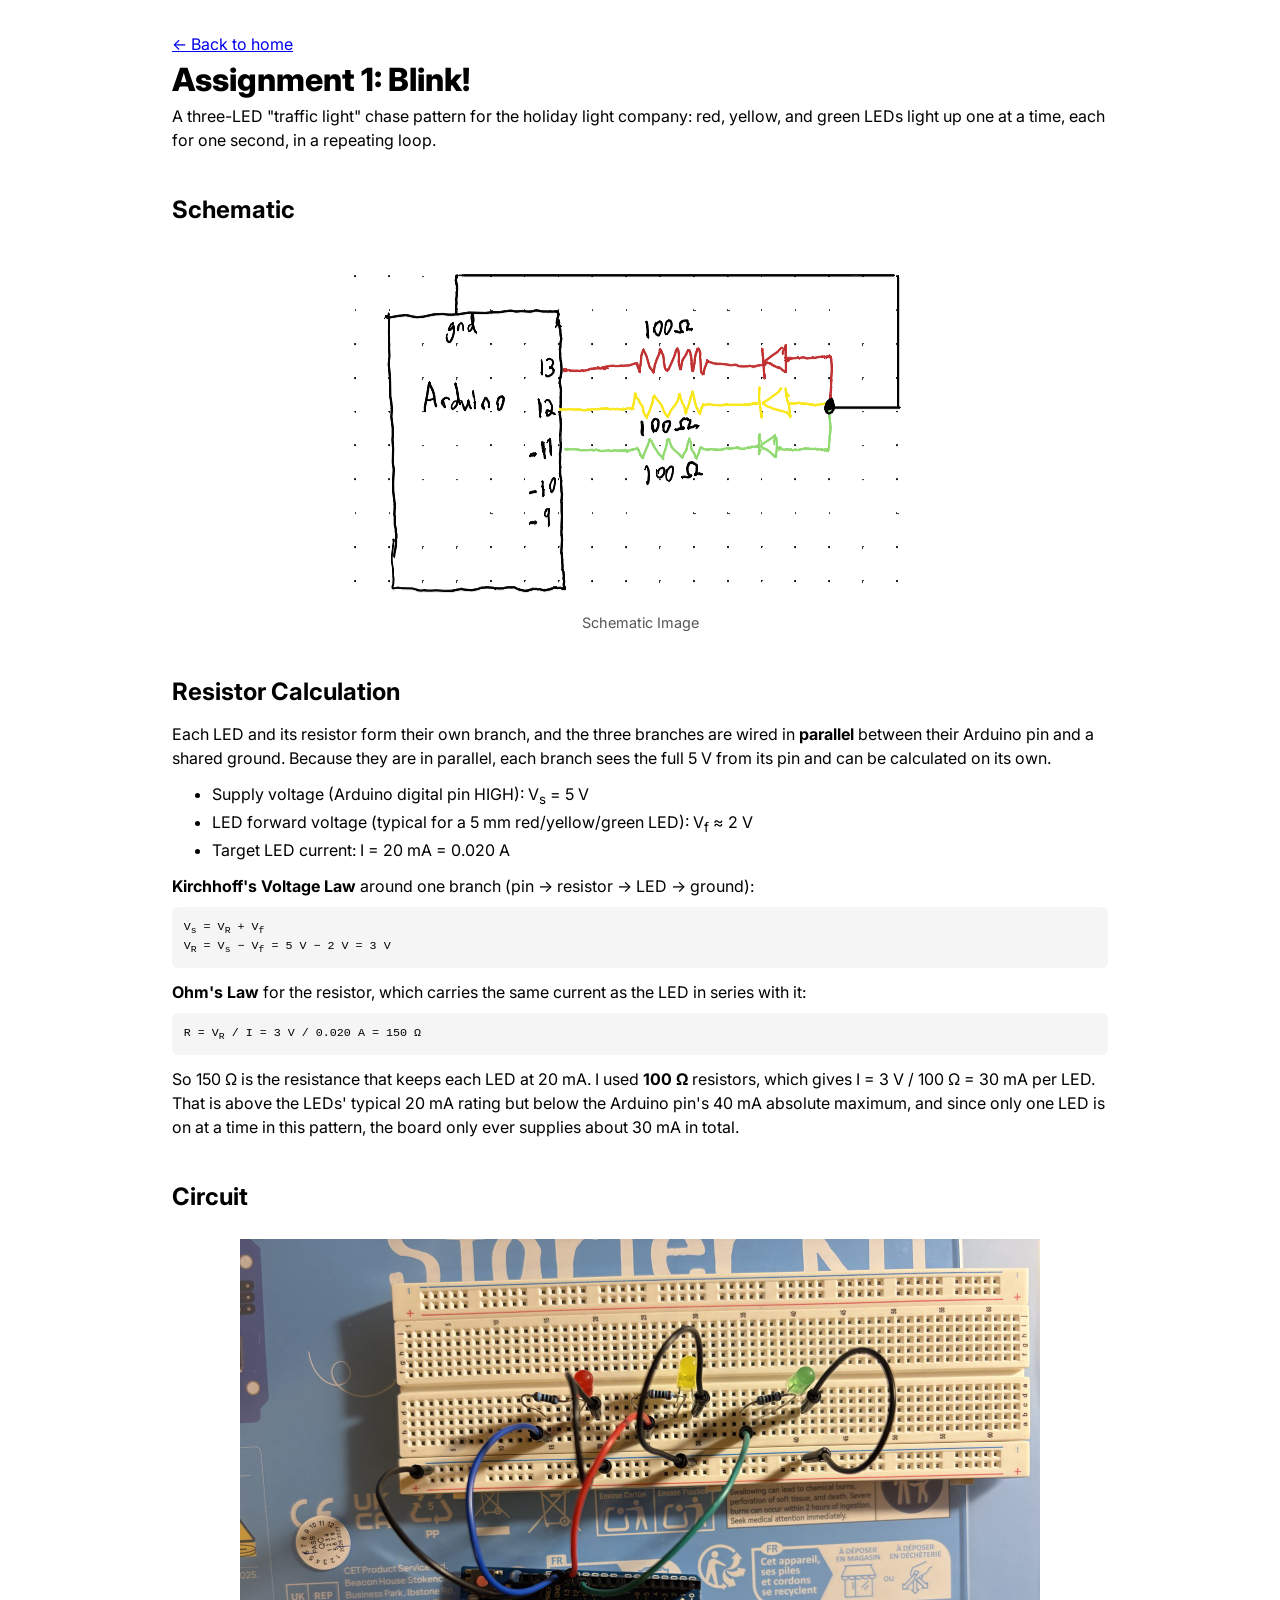
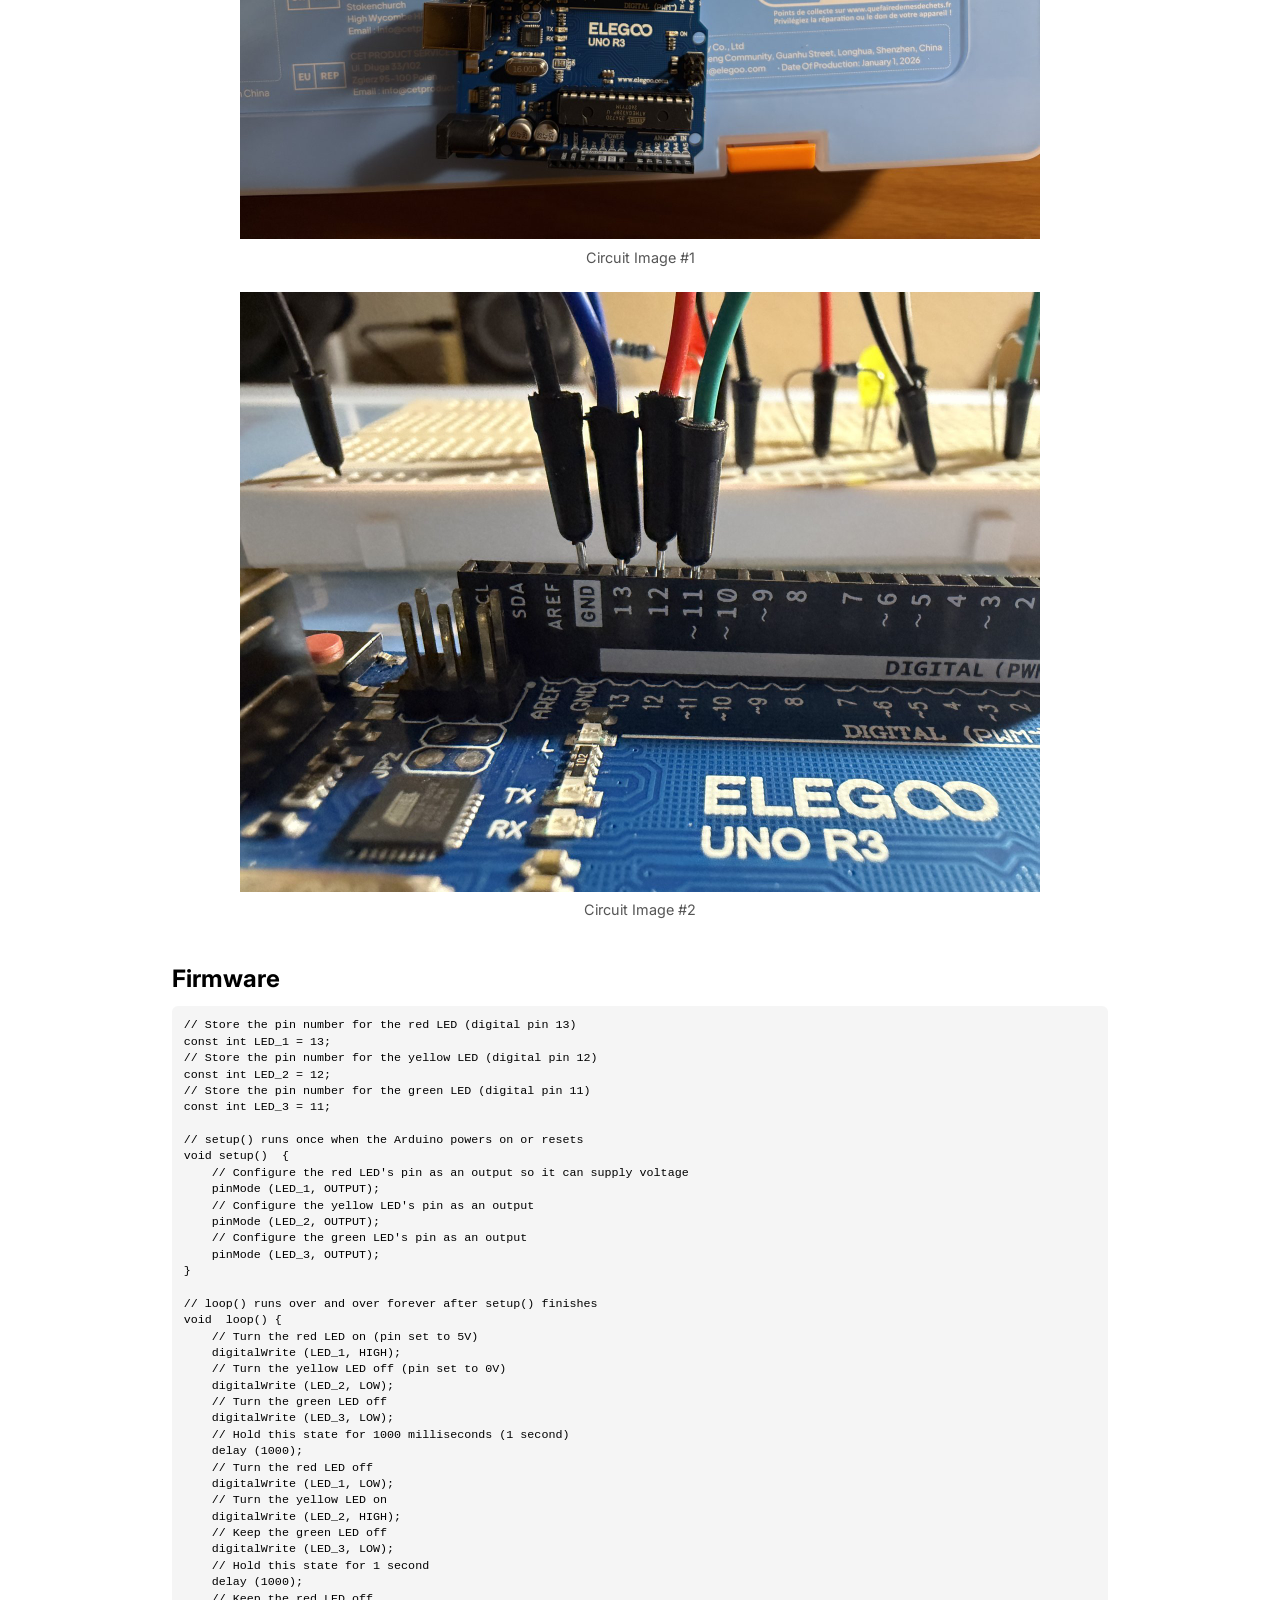
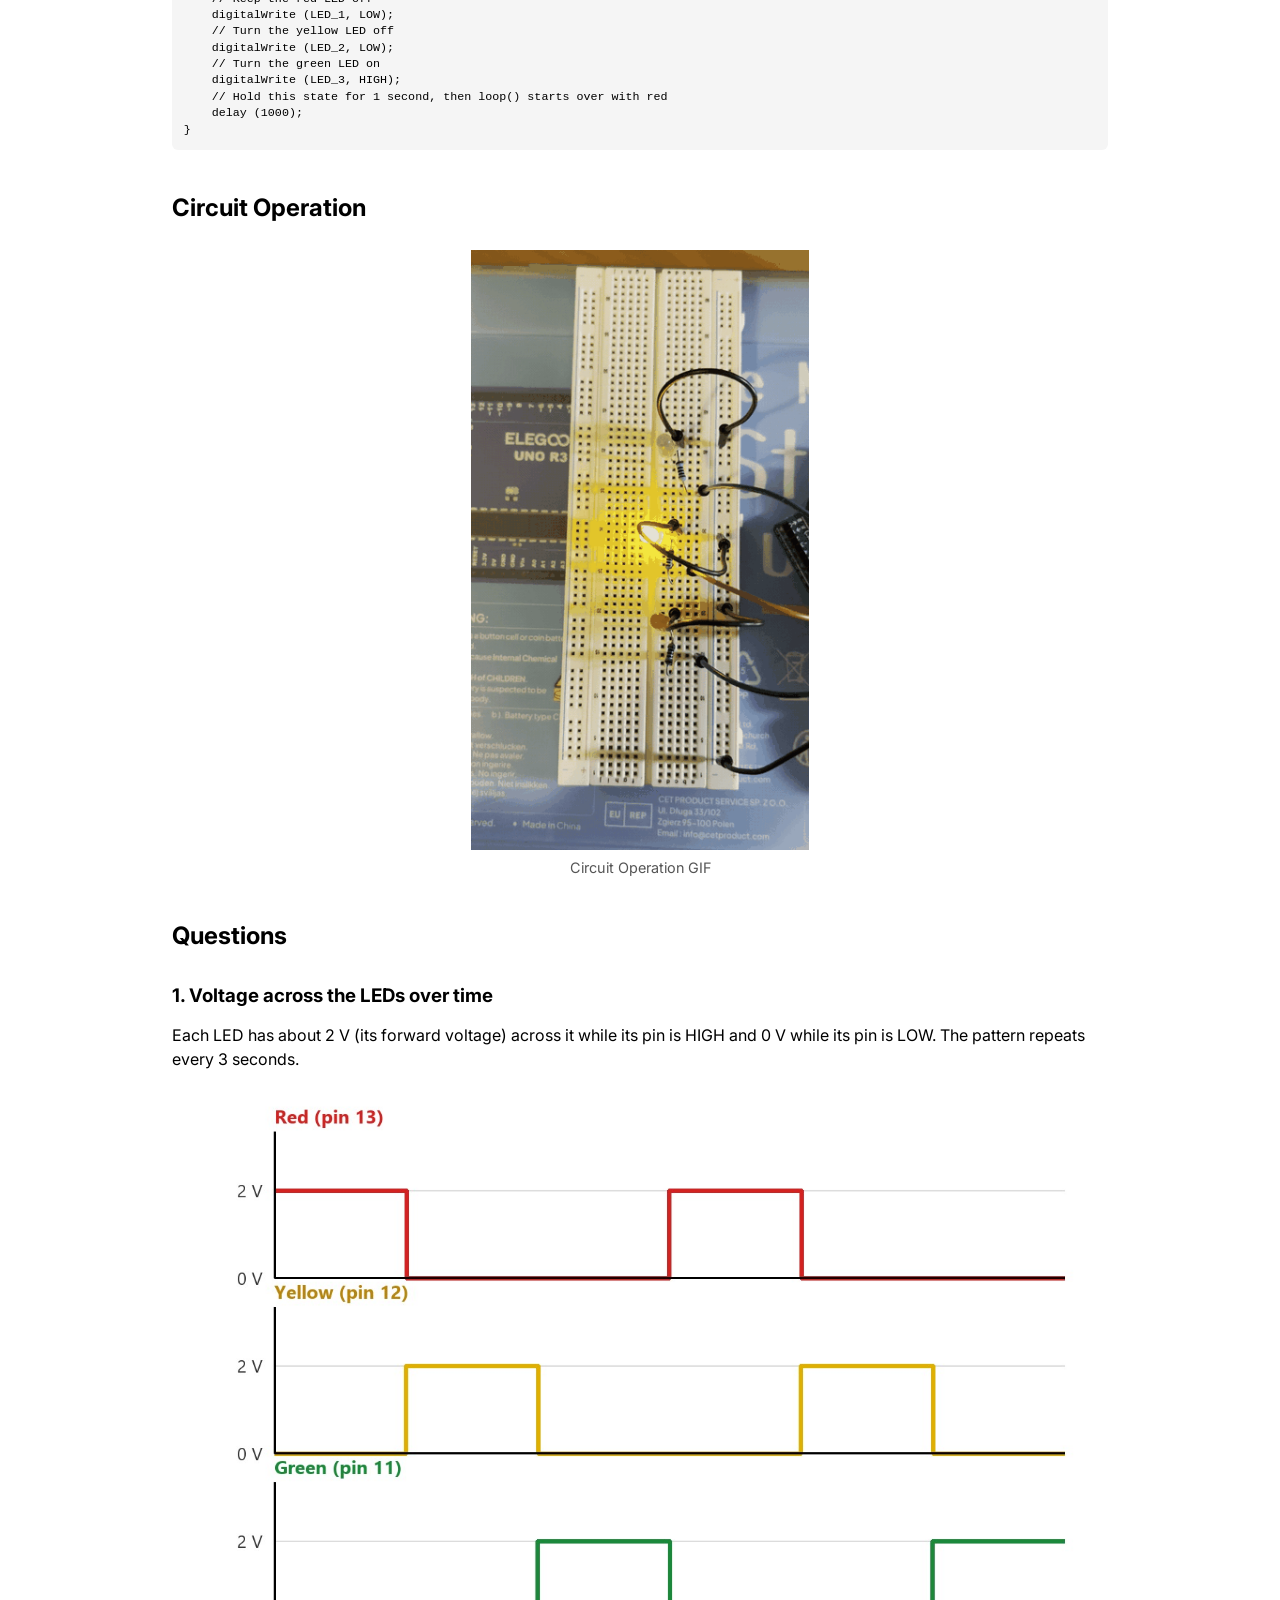
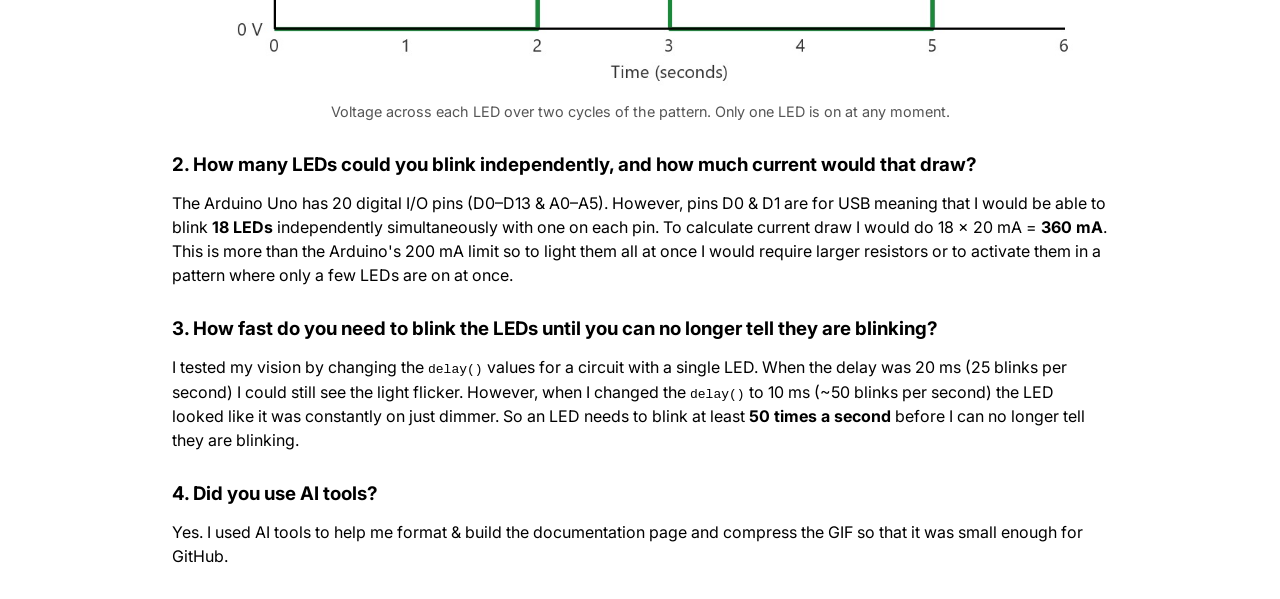
==== docs/a1.html @ e21d5019 "Add A1 Blink documentation page Document schematic, circuit photos, commented firmware, operation GI" ====
<!DOCTYPE html>
<html>
  <head>
    <meta charset="utf-8" />
    <meta name="viewport" content="width=device-width, maximum-scale=1.0" />

    <title>Anay Gokarn's HCDE 439 Assignment 1: Blink!</title>

    <link href="style.css" rel="stylesheet" type="text/css" />
  </head>
  <body>
    <p><a href="index.html">&larr; Back to home</a></p>
    <h1>Assignment 1: Blink!</h1>
    <p>
      A three-LED "traffic light" chase pattern for the holiday light company: red, yellow, and green
      LEDs light up one at a time, each for one second, in a repeating loop.
    </p>

    <section>
      <h2>Schematic</h2>
      <figure>
        <img src="a1-images/schematic.png" alt="Hand-drawn schematic of three LEDs with 100 ohm resistors connected to Arduino pins 13, 12, and 11" />
        <figcaption>Schematic Image</figcaption>
      </figure>
    </section>

    <section>
      <h2>Resistor Calculation</h2>
      <p>
        Each LED and its resistor form their own branch, and the three branches are wired in
        <strong>parallel</strong> between their Arduino pin and a shared ground. Because they are in
        parallel, each branch sees the full 5&nbsp;V from its pin and can be calculated on its own.
      </p>
      <ul>
        <li>Supply voltage (Arduino digital pin HIGH): V<sub>s</sub> = 5&nbsp;V</li>
        <li>LED forward voltage (typical for a 5&nbsp;mm red/yellow/green LED): V<sub>f</sub> &asymp; 2&nbsp;V</li>
        <li>Target LED current: I = 20&nbsp;mA = 0.020&nbsp;A</li>
      </ul>
      <p><strong>Kirchhoff's Voltage Law</strong> around one branch (pin &rarr; resistor &rarr; LED &rarr; ground):</p>
      <pre class="math">V<sub>s</sub> = V<sub>R</sub> + V<sub>f</sub>
V<sub>R</sub> = V<sub>s</sub> &minus; V<sub>f</sub> = 5 V &minus; 2 V = 3 V</pre>
      <p><strong>Ohm's Law</strong> for the resistor, which carries the same current as the LED in series with it:</p>
      <pre class="math">R = V<sub>R</sub> / I = 3 V / 0.020 A = 150 &Omega;</pre>
      <p>
        So 150&nbsp;&Omega; is the resistance that keeps each LED at 20&nbsp;mA. I used
        <strong>100&nbsp;&Omega;</strong> resistors, which gives
        I = 3&nbsp;V / 100&nbsp;&Omega; = 30&nbsp;mA per LED. That is above the LEDs' typical
        20&nbsp;mA rating but below the Arduino pin's 40&nbsp;mA absolute maximum, and since only one LED
        is on at a time in this pattern, the board only ever supplies about 30&nbsp;mA in total.
      </p>
    </section>

    <section>
      <h2>Circuit</h2>
      <figure>
        <img src="a1-images/circuit-1.jpeg" alt="Breadboard with red, yellow, and green LEDs, each with a resistor, wired to an Elegoo Uno R3" />
        <figcaption>Circuit Image #1</figcaption>
      </figure>
      <figure>
        <img src="a1-images/circuit-2.jpeg" alt="Close-up of jumper wires plugged into the Arduino's GND, 13, 12, and 11 header pins" />
        <figcaption>Circuit Image #2</figcaption>
      </figure>
    </section>

    <section>
      <h2>Firmware</h2>
<pre class="code"><code>// Store the pin number for the red LED (digital pin 13)
const int LED_1 = 13;
// Store the pin number for the yellow LED (digital pin 12)
const int LED_2 = 12;
// Store the pin number for the green LED (digital pin 11)
const int LED_3 = 11;

// setup() runs once when the Arduino powers on or resets
void setup()  {
    // Configure the red LED's pin as an output so it can supply voltage
    pinMode (LED_1, OUTPUT);
    // Configure the yellow LED's pin as an output
    pinMode (LED_2, OUTPUT);
    // Configure the green LED's pin as an output
    pinMode (LED_3, OUTPUT);
}

// loop() runs over and over forever after setup() finishes
void  loop() {
    // Turn the red LED on (pin set to 5V)
    digitalWrite (LED_1, HIGH);
    // Turn the yellow LED off (pin set to 0V)
    digitalWrite (LED_2, LOW);
    // Turn the green LED off
    digitalWrite (LED_3, LOW);
    // Hold this state for 1000 milliseconds (1 second)
    delay (1000);
    // Turn the red LED off
    digitalWrite (LED_1, LOW);
    // Turn the yellow LED on
    digitalWrite (LED_2, HIGH);
    // Keep the green LED off
    digitalWrite (LED_3, LOW);
    // Hold this state for 1 second
    delay (1000);
    // Keep the red LED off
    digitalWrite (LED_1, LOW);
    // Turn the yellow LED off
    digitalWrite (LED_2, LOW);
    // Turn the green LED on
    digitalWrite (LED_3, HIGH);
    // Hold this state for 1 second, then loop() starts over with red
    delay (1000);
}</code></pre>
    </section>

    <section>
      <h2>Circuit Operation</h2>
      <figure>
        <img class="gif" src="a1-images/circuit-operation.gif" alt="Animated GIF of the red, yellow, and green LEDs lighting one after another" />
        <figcaption>Circuit Operation GIF</figcaption>
      </figure>
    </section>

    <section>
      <h2>Questions</h2>

      <h3>1. Voltage across the LEDs over time</h3>
      <p>
        Each LED has about 2&nbsp;V (its forward voltage) across it while its pin is HIGH and 0&nbsp;V while
        its pin is LOW. The pattern repeats every 3 seconds.
      </p>
      <figure>
        <img src="a1-images/voltage-graph.jpg" alt="Step graph of voltage across the red, yellow, and green LEDs over six seconds; each LED is at 2 V for one second in turn and 0 V otherwise" />
        <figcaption>Voltage across each LED over two cycles of the pattern. Only one LED is on at any moment.</figcaption>
      </figure>

      <h3>2. How many LEDs could you blink independently, and how much current would that draw?</h3>
      <p>
        The Arduino Uno has 20 digital I/O pins (D0&ndash;D13 &amp; A0&ndash;A5). However, pins D0 &amp; D1
        are for USB meaning that I would be able to blink <strong>18 LEDs</strong> independently
        simultaneously with one on each pin. To calculate current draw I would do
        18 &times; 20&nbsp;mA = <strong>360&nbsp;mA</strong>. This is more than the Arduino's 200&nbsp;mA limit
        so to light them all at once I would require larger resistors or to activate them in a pattern where
        only a few LEDs are on at once.
      </p>

      <h3>3. How fast do you need to blink the LEDs until you can no longer tell they are blinking?</h3>
      <p>
        I tested my vision by changing the <code>delay()</code> values for a circuit with a single LED. When
        the delay was 20&nbsp;ms (25 blinks per second) I could still see the light flicker. However, when I
        changed the <code>delay()</code> to 10&nbsp;ms (~50 blinks per second) the LED looked like it was
        constantly on just dimmer. So an LED needs to blink at least <strong>50 times a second</strong> before
        I can no longer tell they are blinking.
      </p>

      <h3>4. Did you use AI tools?</h3>
      <p>
        Yes. I used AI tools to help me format &amp; build the documentation page and compress the GIF so
        that it was small enough for GitHub.
      </p>
    </section>
  </body>
</html>
---- docs/style.css ----
@import url("https://fonts.googleapis.com/css2?family=Inter:wght@100;200;300;400;500;600;700;800;900&display=swap");

*,
*::before,
*::after {
  box-sizing: border-box;
}

* {
  margin: 0;
}

img,
picture,
video,
canvas,
svg {
  display: block;
  max-width: 100%;
}

body {
  font-family: "Inter", sans-serif;
  line-height: 1.5;
  -webkit-font-smoothing: antialiased;
  max-width: 1000px;
  padding: 2em;
  margin: auto;
}

h1 {
  font-weight: 800;
}

h2 {
  font-weight: 700;
}

.header {
  display: flex;
  gap: 1em;
  margin-top: 1em;
}

.header img {
  width: 50%;
  object-fit: cover;
}

.grid {
  display: grid;
  grid-template-columns: repeat(auto-fit, minmax(250px, 1fr));
  gap: 1em;
  margin-top: 2em;
}

.assignment a {
  color: #000;
  text-decoration: none;
}

.assignment a:hover {
  color: #f06;
}

.assignment img {
  aspect-ratio: 1;
  object-fit: cover;
}

.assignment p {
  margin-top: 0.5em;
}

/* Assignment pages */
section {
  margin-top: 2.5em;
}

h3 {
  margin-top: 1.5em;
}

section p,
section ul {
  margin-top: 0.75em;
}

figure {
  margin: 1.5em 0;
}

figure img,
figure svg {
  max-height: 600px;
  margin: 0 auto;
}


figcaption {
  margin-top: 0.5em;
  text-align: center;
  font-size: 0.9em;
  color: #555;
}

pre {
  margin-top: 0.75em;
  padding: 1em;
  background: #f5f5f5;
  border-radius: 6px;
  overflow-x: auto;
  font-size: 0.9em;
  line-height: 1.4;
}
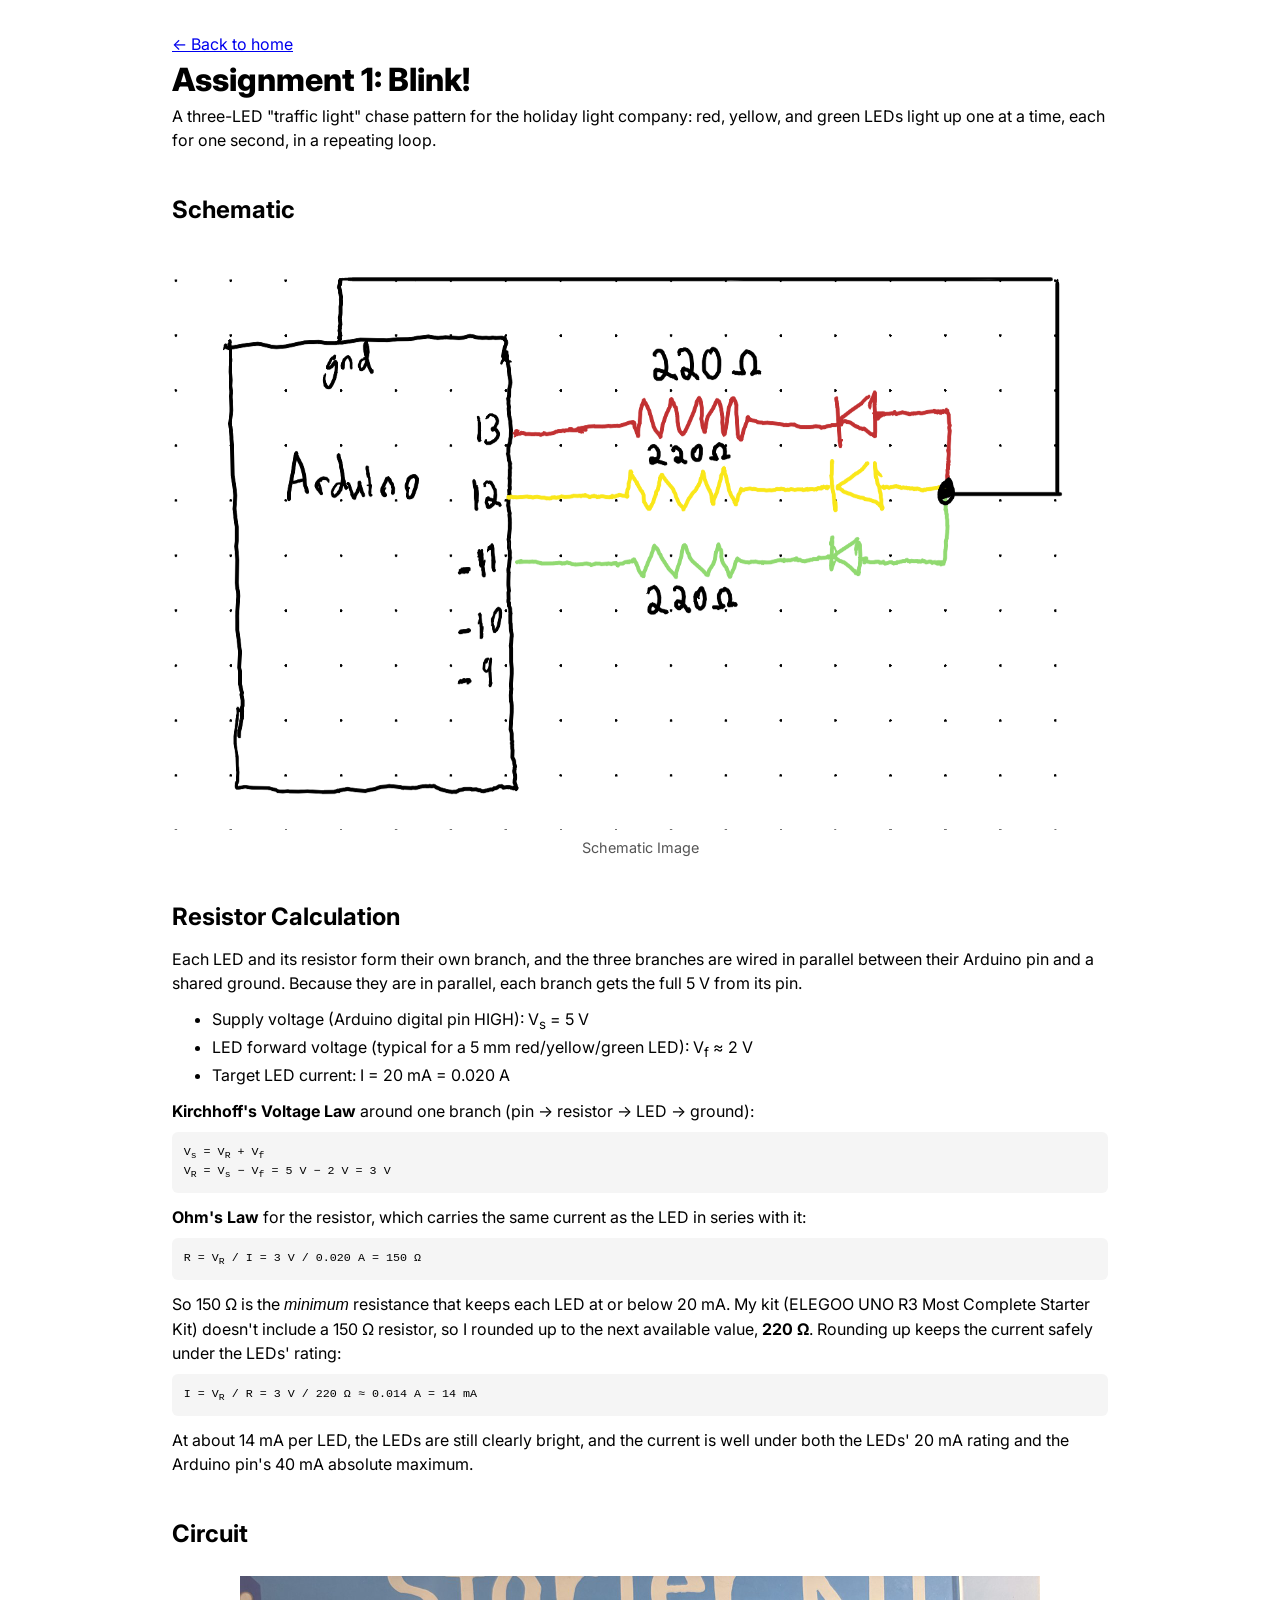
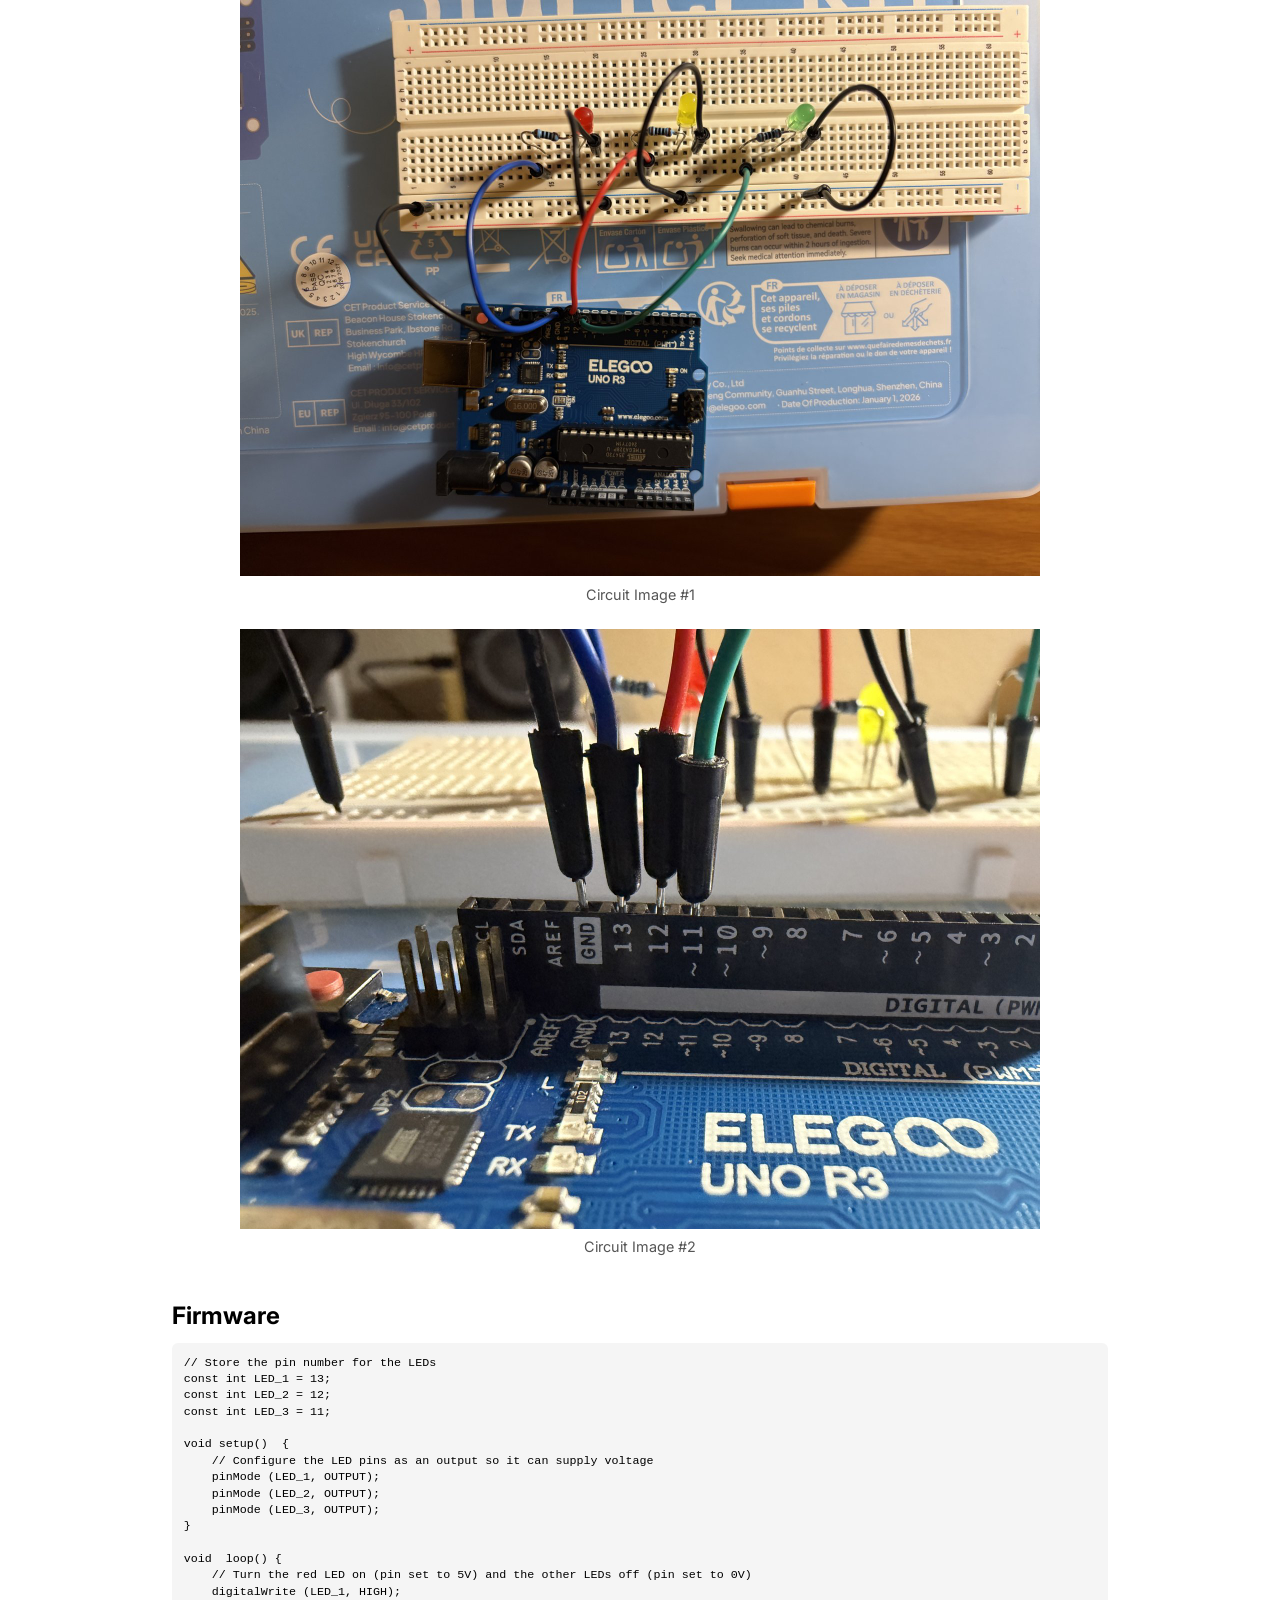
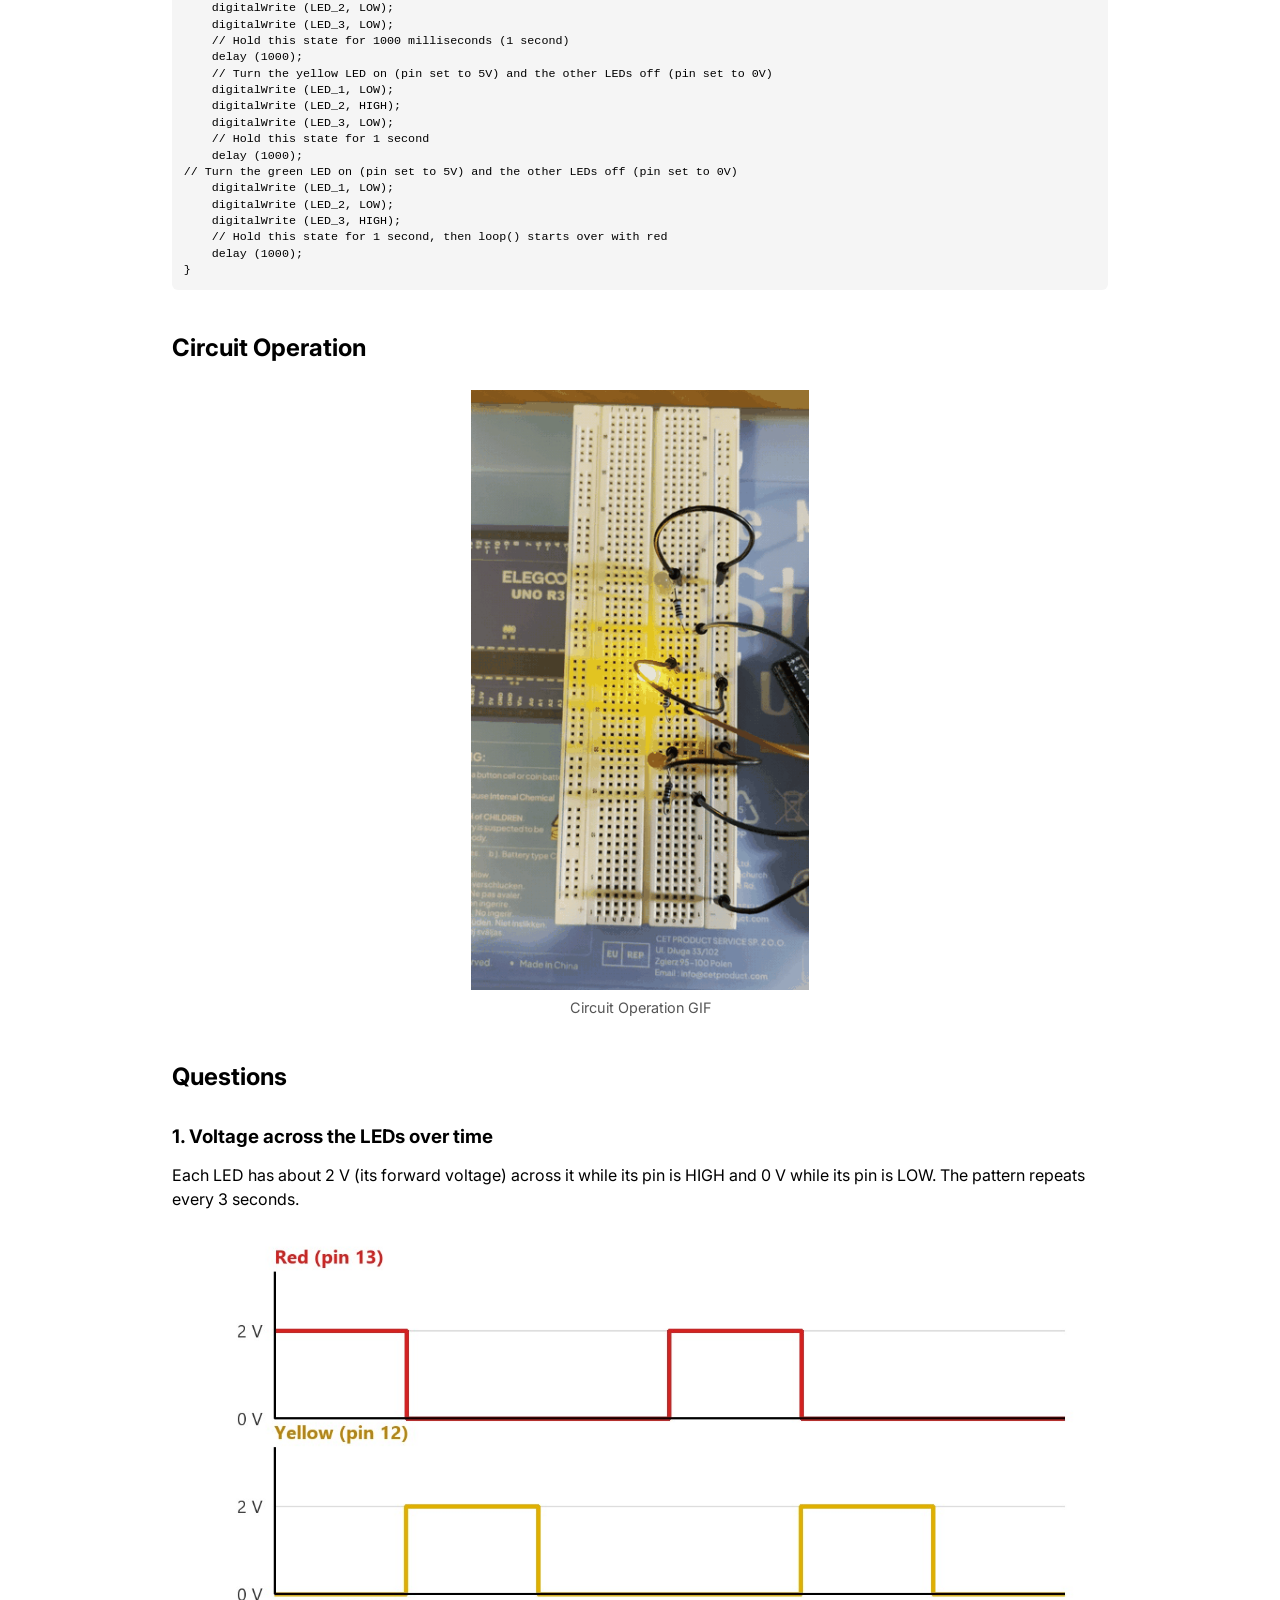
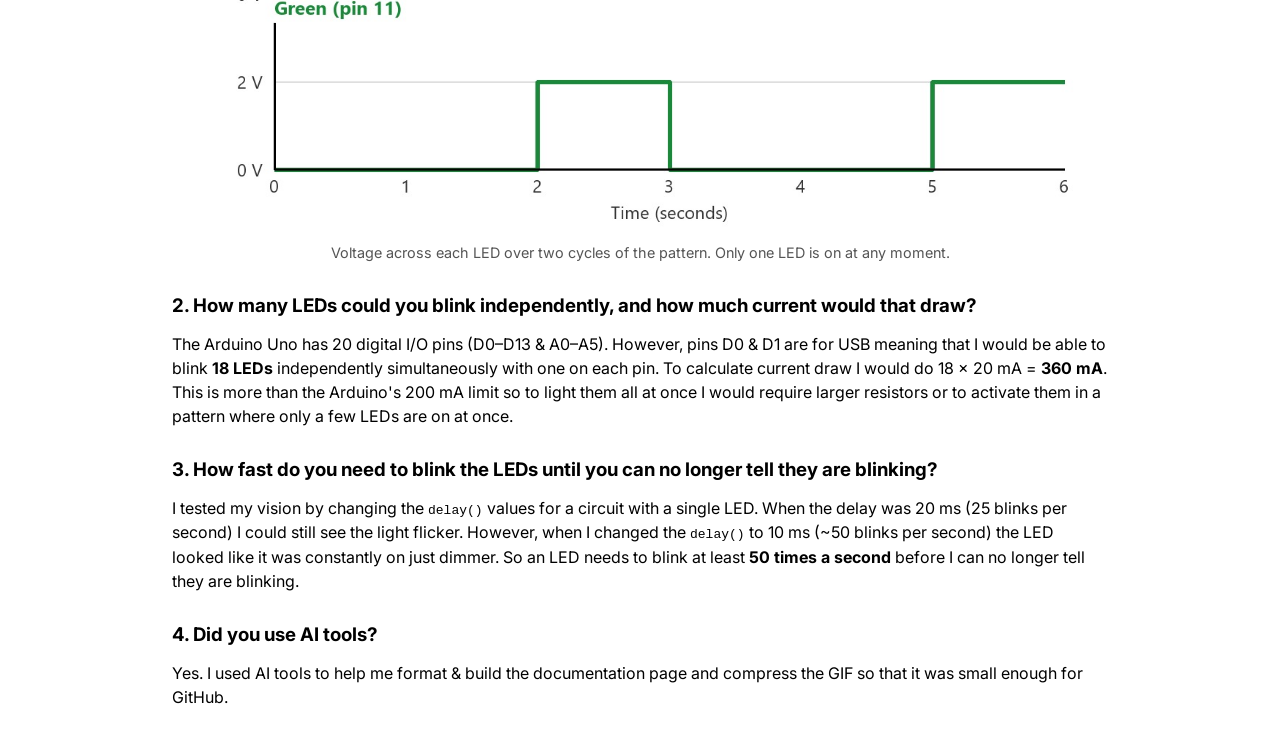
==== commit 46bd7438: "Update A1 to 220 ohm resistors Replace schematic with 220 ohm version and revise resistor calculatio" ====
--- a/docs/a1.html
+++ b/docs/a1.html
@@ -19,7 +19,7 @@
     <section>
       <h2>Schematic</h2>
       <figure>
-        <img src="a1-images/schematic.png" alt="Hand-drawn schematic of three LEDs with 100 ohm resistors connected to Arduino pins 13, 12, and 11" />
+        <img src="a1-images/schematic.png" alt="Hand-drawn schematic of three LEDs with 220 ohm resistors connected to Arduino pins 13, 12, and 11" />
         <figcaption>Schematic Image</figcaption>
       </figure>
     </section>
@@ -28,8 +28,8 @@
       <h2>Resistor Calculation</h2>
       <p>
         Each LED and its resistor form their own branch, and the three branches are wired in
-        <strong>parallel</strong> between their Arduino pin and a shared ground. Because they are in
-        parallel, each branch sees the full 5&nbsp;V from its pin and can be calculated on its own.
+        parallel between their Arduino pin and a shared ground. Because they are in
+        parallel, each branch gets the full 5&nbsp;V from its pin.
       </p>
       <ul>
         <li>Supply voltage (Arduino digital pin HIGH): V<sub>s</sub> = 5&nbsp;V</li>
@@ -42,11 +42,15 @@
       <p><strong>Ohm's Law</strong> for the resistor, which carries the same current as the LED in series with it:</p>
       <pre class="math">R = V<sub>R</sub> / I = 3 V / 0.020 A = 150 &Omega;</pre>
       <p>
-        So 150&nbsp;&Omega; is the resistance that keeps each LED at 20&nbsp;mA. I used
-        <strong>100&nbsp;&Omega;</strong> resistors, which gives
-        I = 3&nbsp;V / 100&nbsp;&Omega; = 30&nbsp;mA per LED. That is above the LEDs' typical
-        20&nbsp;mA rating but below the Arduino pin's 40&nbsp;mA absolute maximum, and since only one LED
-        is on at a time in this pattern, the board only ever supplies about 30&nbsp;mA in total.
+        So 150&nbsp;&Omega; is the <em>minimum</em> resistance that keeps each LED at or below 20&nbsp;mA.
+        My kit (ELEGOO UNO R3 Most Complete Starter Kit) doesn't include a 150&nbsp;&Omega; resistor, so I
+        rounded up to the next available value, <strong>220&nbsp;&Omega;</strong>. Rounding up keeps the
+        current safely under the LEDs' rating:
+      </p>
+      <pre class="math">I = V<sub>R</sub> / R = 3 V / 220 &Omega; &asymp; 0.014 A = 14 mA</pre>
+      <p>
+        At about 14&nbsp;mA per LED, the LEDs are still clearly bright, and the current is well under both
+        the LEDs' 20&nbsp;mA rating and the Arduino pin's 40&nbsp;mA absolute maximum.
       </p>
     </section>
 
@@ -64,46 +68,34 @@
 
     <section>
       <h2>Firmware</h2>
-<pre class="code"><code>// Store the pin number for the red LED (digital pin 13)
+<pre class="code"><code>// Store the pin number for the LEDs
 const int LED_1 = 13;
-// Store the pin number for the yellow LED (digital pin 12)
 const int LED_2 = 12;
-// Store the pin number for the green LED (digital pin 11)
 const int LED_3 = 11;
 
-// setup() runs once when the Arduino powers on or resets
 void setup()  {
-    // Configure the red LED's pin as an output so it can supply voltage
+    // Configure the LED pins as an output so it can supply voltage
     pinMode (LED_1, OUTPUT);
-    // Configure the yellow LED's pin as an output
     pinMode (LED_2, OUTPUT);
-    // Configure the green LED's pin as an output
     pinMode (LED_3, OUTPUT);
 }
 
-// loop() runs over and over forever after setup() finishes
 void  loop() {
-    // Turn the red LED on (pin set to 5V)
+    // Turn the red LED on (pin set to 5V) and the other LEDs off (pin set to 0V)
     digitalWrite (LED_1, HIGH);
-    // Turn the yellow LED off (pin set to 0V)
     digitalWrite (LED_2, LOW);
-    // Turn the green LED off
     digitalWrite (LED_3, LOW);
     // Hold this state for 1000 milliseconds (1 second)
     delay (1000);
-    // Turn the red LED off
+    // Turn the yellow LED on (pin set to 5V) and the other LEDs off (pin set to 0V)
     digitalWrite (LED_1, LOW);
-    // Turn the yellow LED on
     digitalWrite (LED_2, HIGH);
-    // Keep the green LED off
     digitalWrite (LED_3, LOW);
     // Hold this state for 1 second
     delay (1000);
-    // Keep the red LED off
+// Turn the green LED on (pin set to 5V) and the other LEDs off (pin set to 0V)
     digitalWrite (LED_1, LOW);
-    // Turn the yellow LED off
     digitalWrite (LED_2, LOW);
-    // Turn the green LED on
     digitalWrite (LED_3, HIGH);
     // Hold this state for 1 second, then loop() starts over with red
     delay (1000);
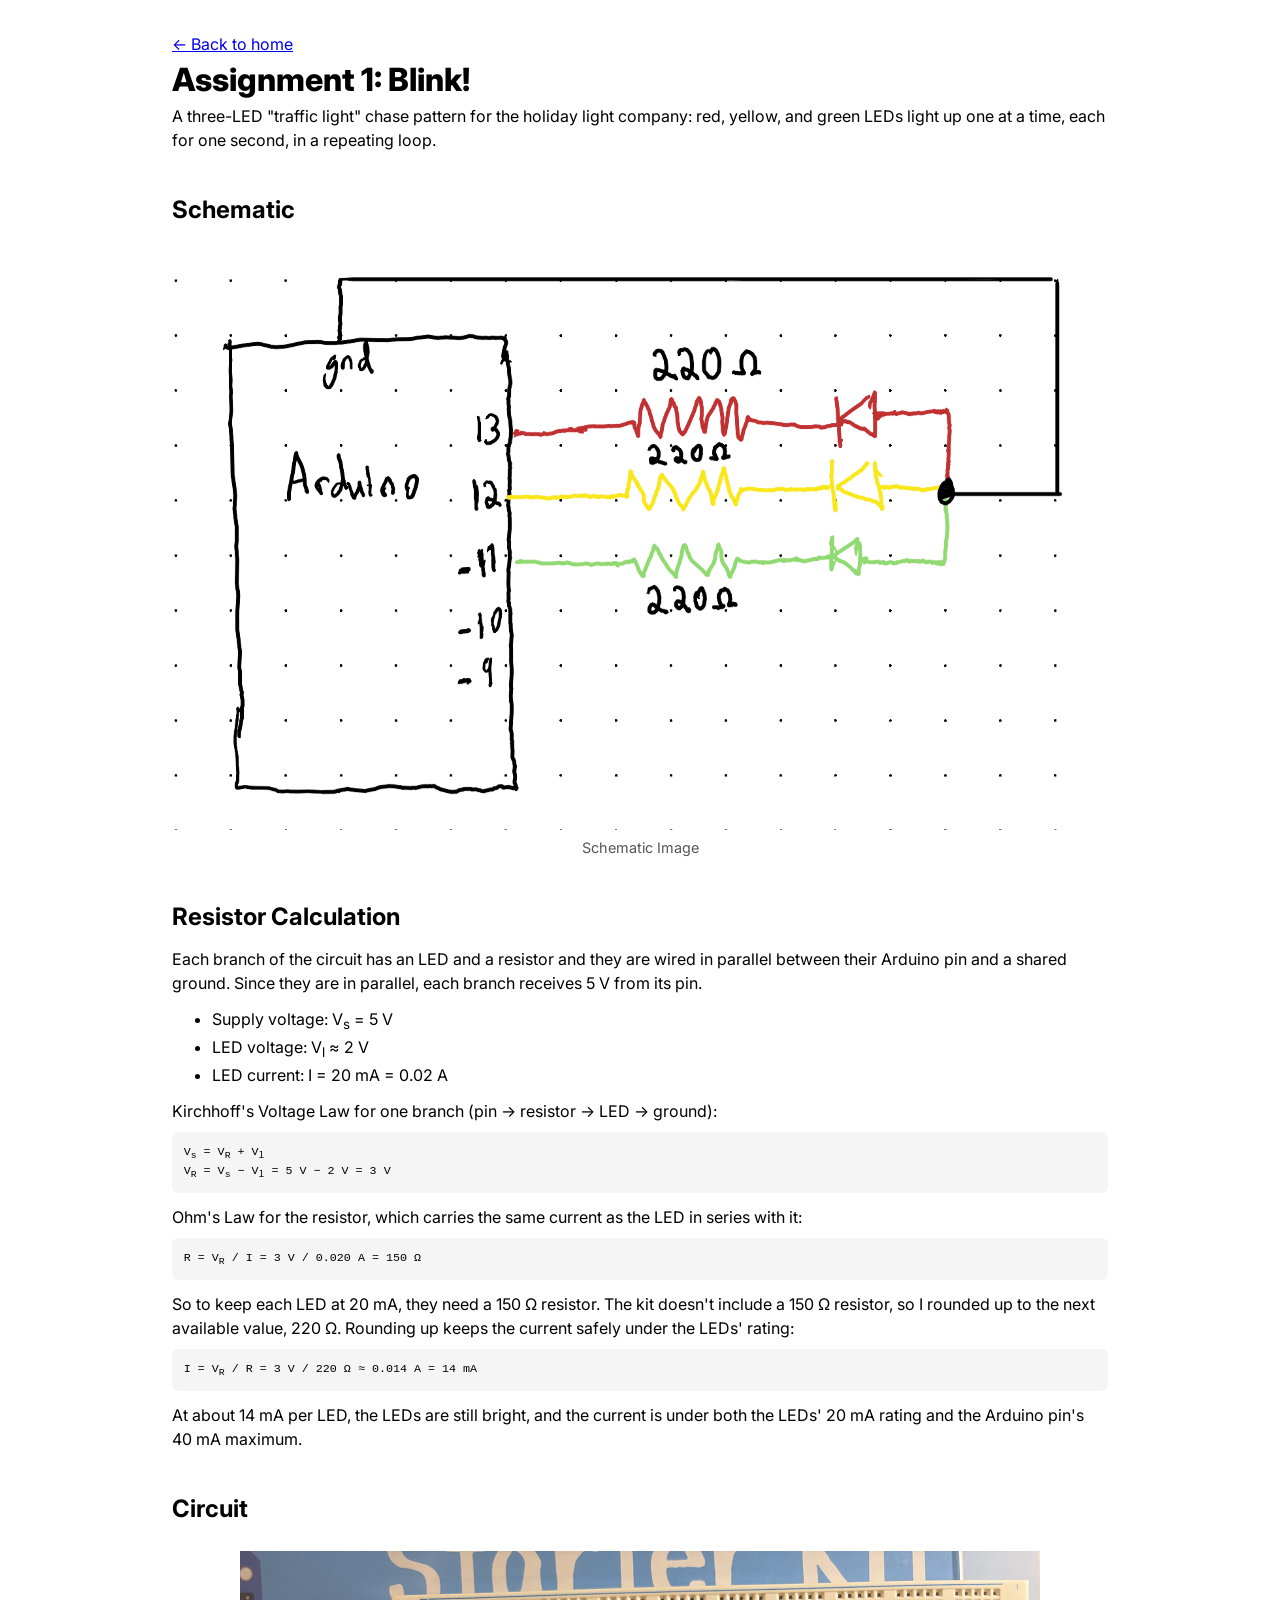
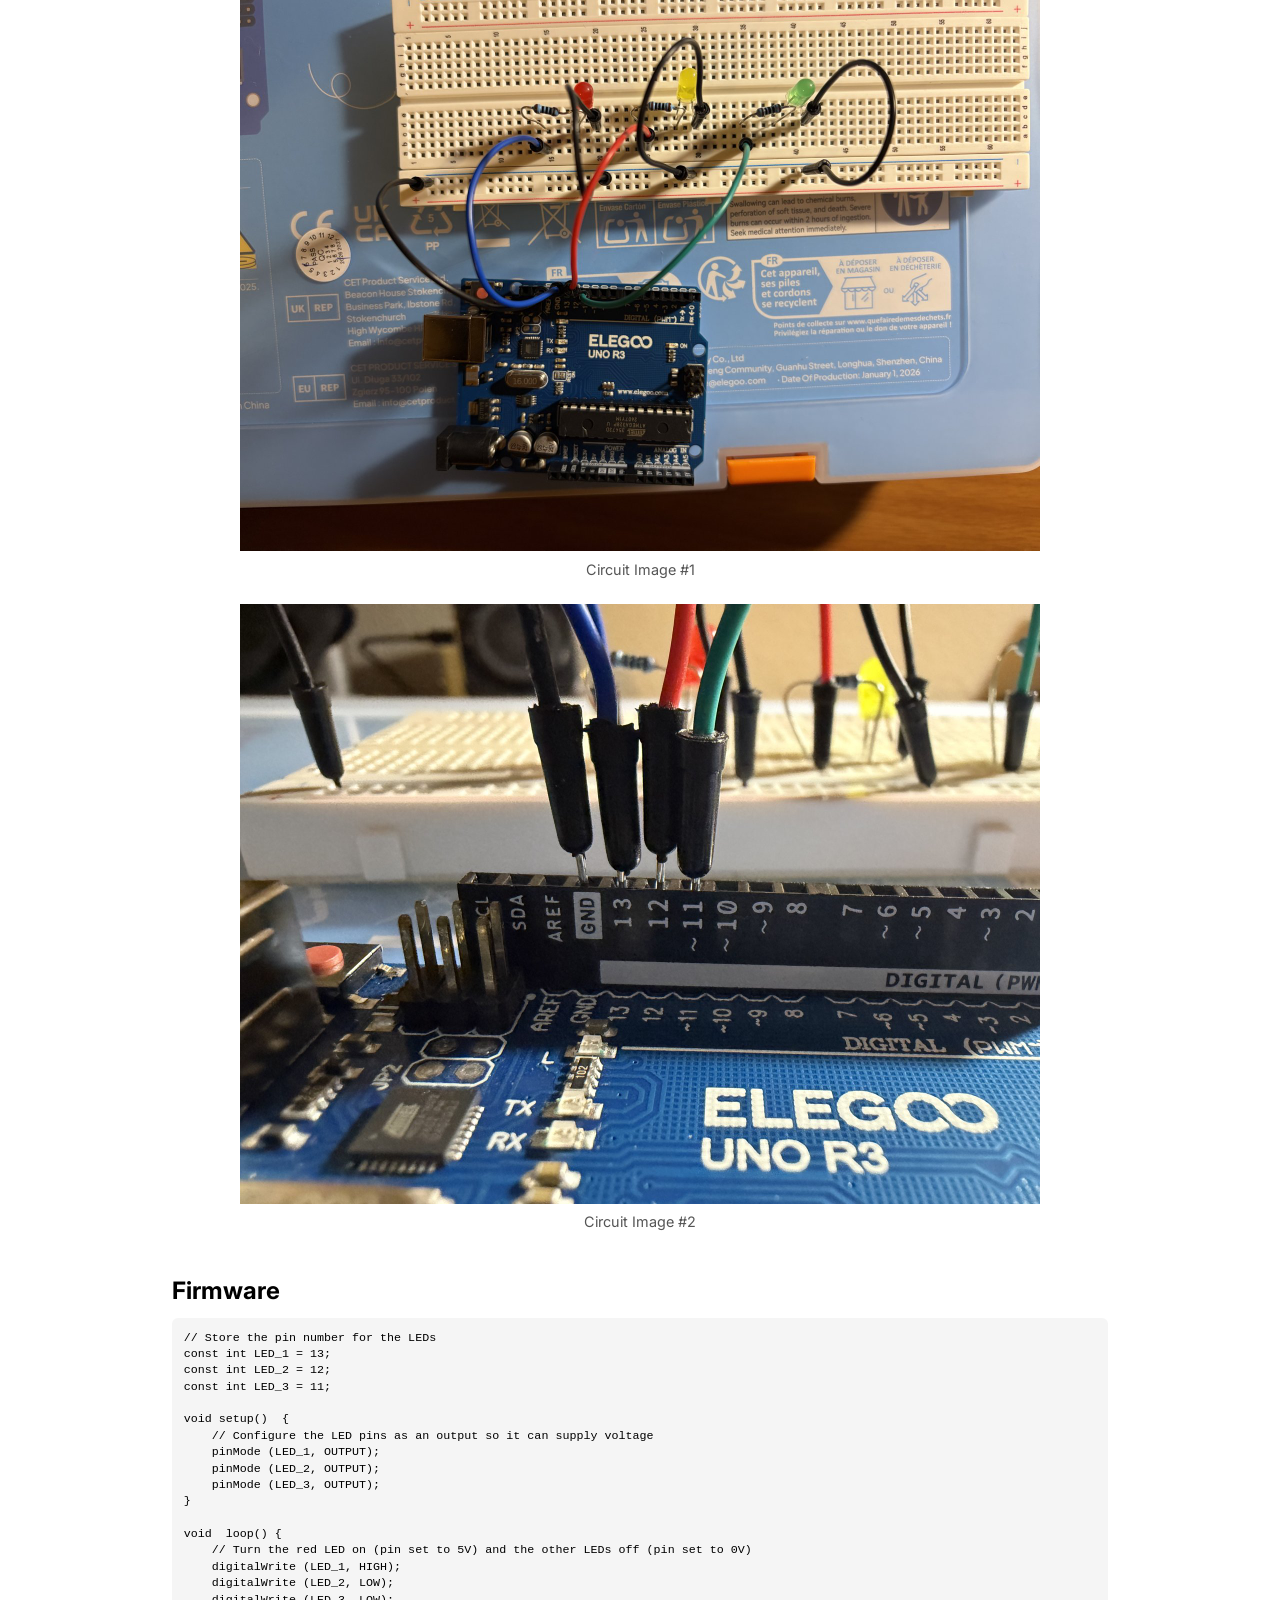
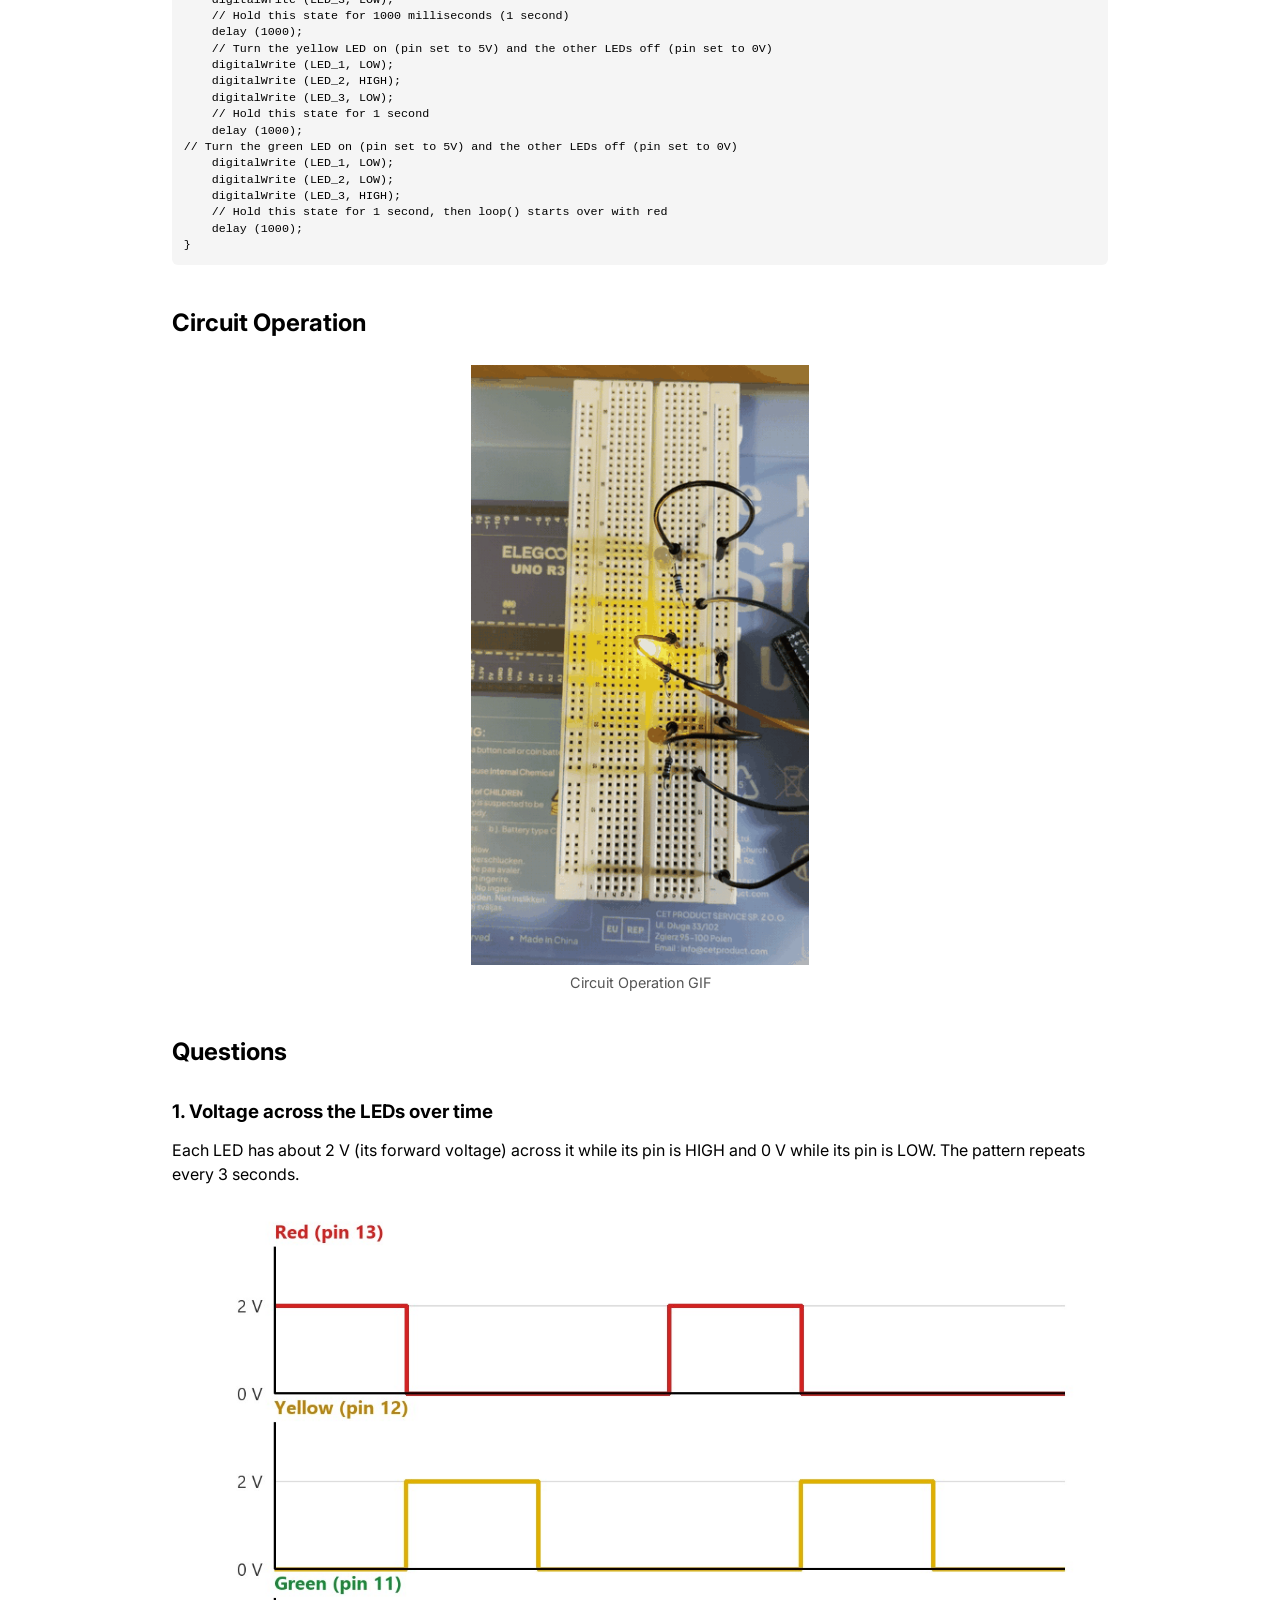
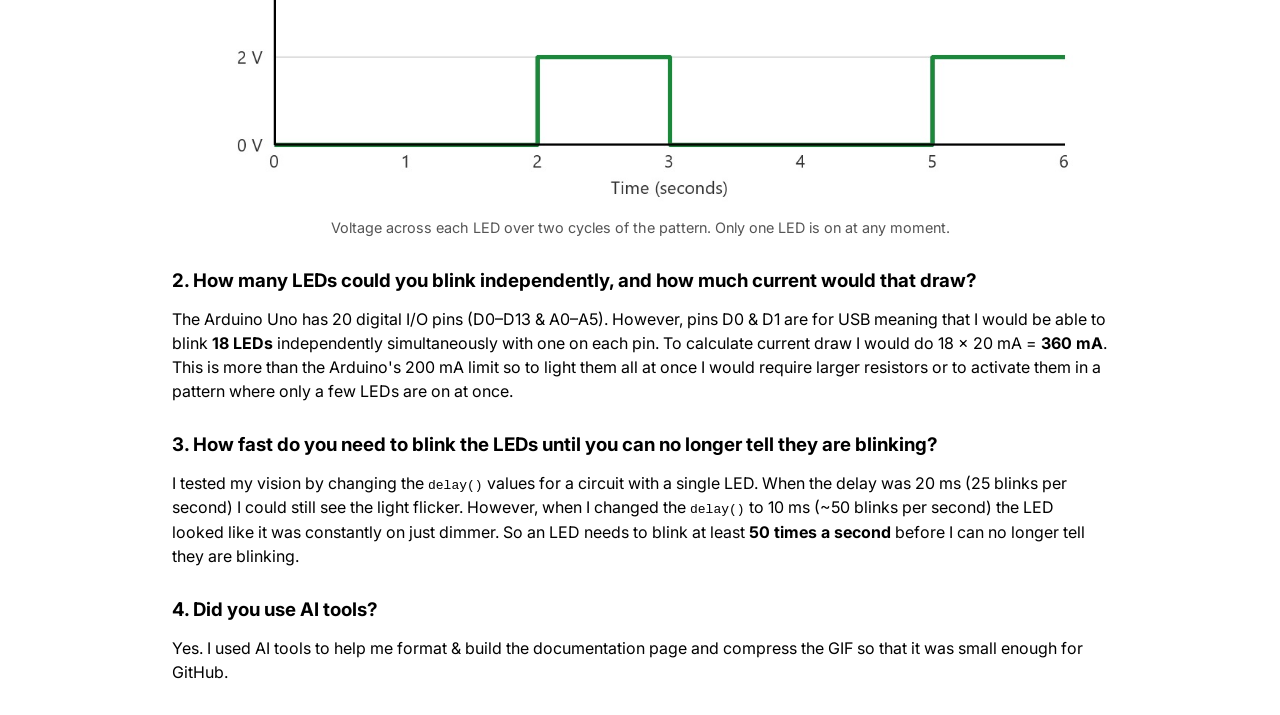
==== commit 119d6e66: "Rewrite A1 resistor calculation section Co-Authored-By: Claude Opus 5.5 <noreply@anthropic.com>" ====
--- a/docs/a1.html
+++ b/docs/a1.html
@@ -27,30 +27,28 @@
     <section>
       <h2>Resistor Calculation</h2>
       <p>
-        Each LED and its resistor form their own branch, and the three branches are wired in
-        parallel between their Arduino pin and a shared ground. Because they are in
-        parallel, each branch gets the full 5&nbsp;V from its pin.
+        Each branch of the circuit has an LED and a resistor and they are wired in parallel between their
+        Arduino pin and a shared ground. Since they are in parallel, each branch receives 5&nbsp;V from its pin.
       </p>
       <ul>
-        <li>Supply voltage (Arduino digital pin HIGH): V<sub>s</sub> = 5&nbsp;V</li>
-        <li>LED forward voltage (typical for a 5&nbsp;mm red/yellow/green LED): V<sub>f</sub> &asymp; 2&nbsp;V</li>
-        <li>Target LED current: I = 20&nbsp;mA = 0.020&nbsp;A</li>
+        <li>Supply voltage: V<sub>s</sub> = 5&nbsp;V</li>
+        <li>LED voltage: V<sub>l</sub> &asymp; 2&nbsp;V</li>
+        <li>LED current: I = 20&nbsp;mA = 0.02&nbsp;A</li>
       </ul>
-      <p><strong>Kirchhoff's Voltage Law</strong> around one branch (pin &rarr; resistor &rarr; LED &rarr; ground):</p>
-      <pre class="math">V<sub>s</sub> = V<sub>R</sub> + V<sub>f</sub>
-V<sub>R</sub> = V<sub>s</sub> &minus; V<sub>f</sub> = 5 V &minus; 2 V = 3 V</pre>
-      <p><strong>Ohm's Law</strong> for the resistor, which carries the same current as the LED in series with it:</p>
+      <p>Kirchhoff's Voltage Law for one branch (pin &rarr; resistor &rarr; LED &rarr; ground):</p>
+      <pre class="math">V<sub>s</sub> = V<sub>R</sub> + V<sub>l</sub>
+V<sub>R</sub> = V<sub>s</sub> &minus; V<sub>l</sub> = 5 V &minus; 2 V = 3 V</pre>
+      <p>Ohm's Law for the resistor, which carries the same current as the LED in series with it:</p>
       <pre class="math">R = V<sub>R</sub> / I = 3 V / 0.020 A = 150 &Omega;</pre>
       <p>
-        So 150&nbsp;&Omega; is the <em>minimum</em> resistance that keeps each LED at or below 20&nbsp;mA.
-        My kit (ELEGOO UNO R3 Most Complete Starter Kit) doesn't include a 150&nbsp;&Omega; resistor, so I
-        rounded up to the next available value, <strong>220&nbsp;&Omega;</strong>. Rounding up keeps the
-        current safely under the LEDs' rating:
+        So to keep each LED at 20&nbsp;mA, they need a 150&nbsp;&Omega; resistor. The kit doesn't include a
+        150&nbsp;&Omega; resistor, so I rounded up to the next available value, 220&nbsp;&Omega;. Rounding up
+        keeps the current safely under the LEDs' rating:
       </p>
       <pre class="math">I = V<sub>R</sub> / R = 3 V / 220 &Omega; &asymp; 0.014 A = 14 mA</pre>
       <p>
-        At about 14&nbsp;mA per LED, the LEDs are still clearly bright, and the current is well under both
-        the LEDs' 20&nbsp;mA rating and the Arduino pin's 40&nbsp;mA absolute maximum.
+        At about 14&nbsp;mA per LED, the LEDs are still bright, and the current is under both the LEDs'
+        20&nbsp;mA rating and the Arduino pin's 40&nbsp;mA maximum.
       </p>
     </section>
 
